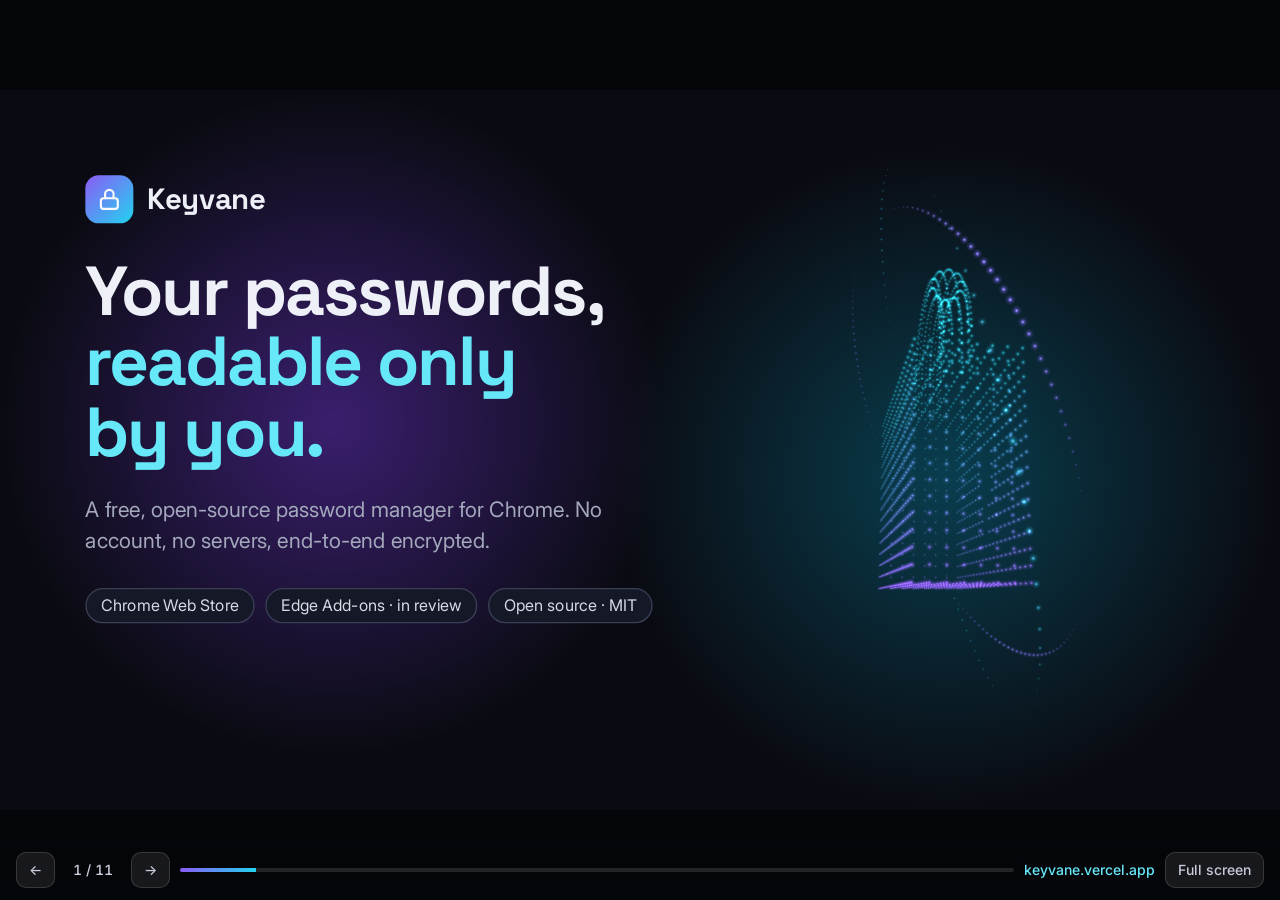
==== index.html @ bef860e5 "Keyvane pitch deck (GitHub Pages) Co-Authored-By: Claude Opus 5.5 <noreply@anthropic.com> Claude-Ses" ====
<!doctype html>
<html lang="en">
<head>
<meta charset="utf-8">
<meta name="viewport" content="width=device-width, initial-scale=1, viewport-fit=cover">
<title>Keyvane Pitch Deck</title>
<meta name="description" content="Keyvane: a free, open-source, end-to-end encrypted password manager for Chrome.">
<meta name="theme-color" content="#0A0B12">
<link rel="icon" href="data:image/svg+xml,%3Csvg xmlns='http://www.w3.org/2000/svg' viewBox='0 0 32 32'%3E%3Cdefs%3E%3ClinearGradient id='g' x1='0' y1='0' x2='1' y2='1'%3E%3Cstop offset='0' stop-color='%238b5cf6'/%3E%3Cstop offset='1' stop-color='%2322d3ee'/%3E%3C/linearGradient%3E%3C/defs%3E%3Crect width='32' height='32' rx='8' fill='url(%23g)'/%3E%3Cg fill='none' stroke='%23fff' stroke-width='2.6' stroke-linecap='round'%3E%3Crect x='9' y='14' width='14' height='10' rx='2.5'/%3E%3Cpath d='M12 14v-3a4 4 0 0 1 8 0v3'/%3E%3C/g%3E%3C/svg%3E">
<link rel="preconnect" href="https://fonts.googleapis.com">
<link rel="stylesheet" href="https://fonts.googleapis.com/css2?family=Space+Grotesk:wght@300..700&family=Inter:wght@400;600;700&display=swap">
<style>
*{margin:0;box-sizing:border-box}
html,body{height:100%;background:#05060A;overflow:hidden}
#stage{position:absolute;left:50%;top:50%;width:1920px;height:1080px;transform-origin:0 0}
#stage>section{position:absolute;inset:0;width:1920px;height:1080px;overflow:hidden;display:none}
#stage>section.on{display:block}
#stage>section:not(.on) .rise{animation:none}
.embed{background:transparent}
p,h1,h2,h3{margin:0}
:root{--ink:#0A0B12;--ink2:#11131D;--fg:#EEF0F7;--muted:#A3A8BD;--violet:#8B5CF6;--cyan:#22D3EE;--line:#2A2E40;}
body{font-family:'Inter',Arial,sans-serif;color:var(--fg);}
section{padding:128px;box-sizing:border-box;color:var(--fg);counter-increment:page;}
section.dark{background:var(--ink);}
section.dark2{background:var(--ink2);}
section.accent{background:linear-gradient(135deg,#6D28D9,#0E7490);}
section.foot-pad{padding:128px 128px 160px;}
h1,h2,h3{font-family:'Space Grotesk',Arial,sans-serif;color:var(--fg);}
.h-xl{font-size:120px;font-weight:700;line-height:1.02;letter-spacing:-3px;}
.h-l{font-size:72px;font-weight:700;line-height:1.08;letter-spacing:-1.5px;margin-top:16px;}
.h-s{font-size:44px;font-weight:600;line-height:1.1;letter-spacing:-0.5px;}
.h-xs{font-size:32px;font-weight:600;line-height:1.2;}
.lede{font-size:32px;line-height:1.45;color:var(--muted);margin-top:40px;width:820px;}
.lede-lt{font-size:44px;line-height:1.35;color:#EDE9FE;margin-top:48px;width:1300px;}
.body{font-size:24px;line-height:1.5;color:var(--muted);margin-top:12px;}
.body-s{font-size:24px;line-height:1.4;color:var(--muted);margin-top:8px;}
.eyebrow{font-size:24px;font-weight:600;letter-spacing:4px;text-transform:uppercase;color:var(--cyan);}
.eyebrow-dk{font-size:24px;font-weight:600;letter-spacing:4px;text-transform:uppercase;color:#CFFAFE;}
.grad-t{color:#67E8F9;}
.source{font-size:24px;color:#7D8299;margin-top:48px;}
.foot{position:absolute;left:128px;bottom:64px;width:600px;font-size:24px;color:#6B7088;}
.pg{position:absolute;right:128px;bottom:64px;width:120px;text-align:right;font-size:24px;color:#6B7088;font-variant-numeric:tabular-nums;}

.blob{position:absolute;border-radius:50%;}
.b1{left:0px;top:0px;width:1000px;height:1000px;background:radial-gradient(circle,rgba(124,58,237,0.42),rgba(124,58,237,0) 70%);}
.b2{left:920px;top:80px;width:1000px;height:1000px;background:radial-gradient(circle,rgba(8,145,178,0.38),rgba(8,145,178,0) 70%);}
.b3{left:1050px;top:120px;width:820px;height:820px;background:radial-gradient(circle,rgba(124,58,237,0.30),rgba(124,58,237,0) 70%);}

.col-l{display:flex;flex-direction:column;width:960px;}
.col-l .h-xl{font-size:104px;}
.brand{display:flex;align-items:center;gap:20px;margin-bottom:48px;}
.mark{width:72px;height:72px;border-radius:20px;background:linear-gradient(135deg,#8B5CF6,#22D3EE);display:flex;align-items:center;justify-content:center;}
.mark-i{color:#FBFAFF;width:38px;height:38px;}
.brand-t{font-family:'Space Grotesk',Arial,sans-serif;font-size:44px;font-weight:700;}
.pills{display:flex;gap:16px;margin-top:48px;flex-wrap:wrap;}
.pill{font-size:24px;padding:10px 22px;border-radius:999px;border:2px solid #3A3F56;color:#D6D9E6;background:#151826;}

.cards3{display:grid;grid-template-columns:1fr 1fr 1fr;gap:32px;margin-top:72px;}
.cards4{display:grid;grid-template-columns:1fr 1fr 1fr 1fr;gap:28px;margin-top:72px;}
.card{background:#171A27;border:2px solid #262A3B;border-radius:28px;padding:44px 40px;}
.c-ic{color:#A78BFA;width:48px;height:48px;margin-bottom:28px;}

.stmt{display:flex;flex-direction:column;justify-content:center;height:824px;}

.shots{display:flex;gap:72px;margin-top:56px;justify-content:center;}
.shot{display:flex;flex-direction:column;align-items:center;gap:20px;}
.pop{width:362px;height:560px;object-fit:cover;border-radius:28px;box-shadow:0 30px 80px rgba(76,29,149,0.55);}
.cap{font-size:24px;color:var(--muted);}

.split{display:flex;gap:72px;margin-top:56px;align-items:center;}
.browser{width:944px;height:593px;object-fit:contain;border-radius:20px;box-shadow:0 30px 90px rgba(8,145,178,0.35);}
.feats{display:flex;flex-direction:column;gap:40px;width:640px;}
.feat{border-left:4px solid var(--violet);padding-left:28px;}

.narrow{width:900px;}
.steps{display:flex;flex-direction:column;gap:30px;margin-top:56px;width:880px;}
.step{display:flex;gap:28px;align-items:flex-start;}
.num{font-family:'Space Grotesk',Arial,sans-serif;font-size:32px;font-weight:700;color:var(--cyan);width:56px;}

.cmp{font-family:'Inter',Arial,sans-serif;font-size:32px;color:var(--fg);width:1664px;margin-top:64px;}
.cmp tr{background:#151826;}
.cmp td,.cmp th{padding:22px 28px;}
.cmp .kv{color:#67E8F9;}

.tl{display:grid;grid-template-columns:1fr 1fr 1fr 1fr 1fr;gap:24px;margin-top:120px;}
.ms{display:flex;flex-direction:column;border-top:6px solid #7C3AED;padding-top:32px;}
.ms.now{border-top:6px solid #22D3EE;}
.date{font-size:24px;font-weight:600;color:var(--cyan);letter-spacing:2px;text-transform:uppercase;margin-bottom:12px;}

.links{display:flex;flex-direction:column;gap:24px;margin-top:64px;}
.link{display:flex;align-items:center;gap:20px;font-size:32px;color:#D6D9E6;}
.l-ic{color:#67E8F9;width:36px;height:36px;}
.thanks{font-size:32px;color:var(--muted);margin-top:72px;}

@keyframes rise{from{opacity:0;transform:translateY(36px);}to{opacity:1;transform:translateY(0);}}
.rise{animation:rise 800ms cubic-bezier(0.2,0.8,0.2,1) both;animation-delay:calc(var(--i,0) * 110ms);}

.c-ic,.mark-i,.l-ic{display:block}
.cmp{border-collapse:separate;border-spacing:0 6px;text-align:left}
.cmp th{font-family:'Space Grotesk',Arial,sans-serif;font-weight:600;color:#EEF0F7}
.cmp th:first-child,.cmp td:first-child{border-radius:12px 0 0 12px}
.cmp th:last-child,.cmp td:last-child{border-radius:0 12px 12px 0}
.cmp tr{background:transparent}
.cmp td,.cmp th{background:#151826}
#ui{position:fixed;left:0;right:0;bottom:0;display:flex;align-items:center;gap:10px;padding:12px max(16px,env(safe-area-inset-right,0px)) calc(12px + env(safe-area-inset-bottom,0px)) max(16px,env(safe-area-inset-left,0px));
  font:500 14px/1 Inter,system-ui,sans-serif;color:#C9CCDA;opacity:0;transition:opacity .3s;z-index:5;background:linear-gradient(transparent,rgba(5,6,10,.85))}
body.ui #ui,#ui:focus-within{opacity:1}
#ui button{font:inherit;color:inherit;background:rgba(255,255,255,.08);border:1px solid rgba(255,255,255,.14);border-radius:10px;height:36px;min-width:36px;padding:0 12px;cursor:pointer}
#ui button:hover{background:rgba(255,255,255,.16)}
#ui button:focus-visible{outline:2px solid #22D3EE;outline-offset:2px}
#count{font-variant-numeric:tabular-nums;min-width:56px;text-align:center}
#bar{flex:1;height:4px;border-radius:4px;background:rgba(255,255,255,.12);overflow:hidden}
#bar i{display:block;height:100%;width:0;background:linear-gradient(90deg,#8B5CF6,#22D3EE);transition:width .3s}
#ui a{color:#67E8F9;text-decoration:none;white-space:nowrap}
@media (max-width:560px){#ui a{display:none}}
@media (prefers-reduced-motion:reduce){.rise{animation:none!important}}
</style>
</head>
<body class="ui">
<main id="stage" aria-live="polite">
<section aria-roledescription="slide" aria-label="1 of 11" id="cover" class="dark">
<div class="blob b1"></div><div class="blob b2"></div>
<iframe class="embed" style="position:absolute;left:1000px;top:110px;width:820px;height:860px;border:0" title="3D animation" aria-hidden="true" tabindex="-1" srcdoc="&lt;!doctype html&gt;&lt;html&gt;&lt;head&gt;&lt;meta charset=&quot;utf-8&quot;&gt;&lt;style&gt;html,body{margin:0;height:100%;background:transparent;overflow:hidden}canvas{width:100%;height:100%;display:block}&lt;/style&gt;&lt;/head&gt;&lt;body&gt;&lt;canvas id=&quot;c&quot;&gt;&lt;/canvas&gt;&lt;script&gt;window.SCENE=&quot;lock&quot;;(function(){
var S=window.SCENE,c=document.getElementById(&#x27;c&#x27;),g=c.getContext(&#x27;2d&#x27;);
var W=1,H=1,R=Math.min(2,window.devicePixelRatio||1);
function fit(){W=c.clientWidth||innerWidth;H=c.clientHeight||innerHeight;c.width=Math.round(W*R);c.height=Math.round(H*R);g.setTransform(R,0,0,R,0,0);}
addEventListener(&#x27;resize&#x27;,fit);fit();
var A=[139,92,246],B=[34,211,238],N=24,spr=[];
for(var i=0;i&lt;N;i++){var t=i/(N-1),col=[0,1,2].map(function(k){return Math.round(A[k]+(B[k]-A[k])*t)}).join(&#x27;,&#x27;);
 var s=document.createElement(&#x27;canvas&#x27;);s.width=s.height=32;var q=s.getContext(&#x27;2d&#x27;),gr=q.createRadialGradient(16,16,0,16,16,16);
 gr.addColorStop(0,&#x27;rgba(255,255,255,1)&#x27;);gr.addColorStop(.16,&#x27;rgba(&#x27;+col+&#x27;,.95)&#x27;);gr.addColorStop(.48,&#x27;rgba(&#x27;+col+&#x27;,.26)&#x27;);gr.addColorStop(1,&#x27;rgba(&#x27;+col+&#x27;,0)&#x27;);
 q.fillStyle=gr;q.fillRect(0,0,32,32);spr.push(s);}
var P=[],O=[],ST=null;
function add(x,y,z,h){P.push([x,y,z,h]);}
function box(w,h,d,cx,cy,st,hole){var xs=Math.max(2,Math.round(w/st)),ys=Math.max(2,Math.round(h/st)),zs=Math.max(2,Math.round(d/st)),i,j,k,x,y,z;
 for(i=0;i&lt;=xs;i++)for(j=0;j&lt;=ys;j++){x=cx-w/2+w*i/xs;y=cy-h/2+h*j/ys;if(!hole||!hole(x,y))add(x,y,d/2,(y-cy)/h+.5);add(x,y,-d/2,(y-cy)/h+.5);}
 for(i=0;i&lt;=xs;i++)for(k=1;k&lt;zs;k++){x=cx-w/2+w*i/xs;z=-d/2+d*k/zs;add(x,cy+h/2,z,1);add(x,cy-h/2,z,0);}
 for(j=1;j&lt;ys;j++)for(k=1;k&lt;zs;k++){y=cy-h/2+h*j/ys;z=-d/2+d*k/zs;add(cx+w/2,y,z,(y-cy)/h+.5);add(cx-w/2,y,z,(y-cy)/h+.5);}}
function tube(cx,cy,R0,r,a0,a1,n,m,h){for(var i=0;i&lt;=n;i++){var a=a0+(a1-a0)*i/n;for(var j=0;j&lt;m;j++){var b=j/m*Math.PI*2,rr=R0+r*Math.cos(b);
 add(cx+rr*Math.cos(a),cy+rr*Math.sin(a),r*Math.sin(b),h==null?.5+.5*Math.sin(a):h);}}}
function rod(ax,x0,y0,x1,y1,r,n,m,h){for(var i=0;i&lt;=n;i++){var t=i/n,x=x0+(x1-x0)*t,y=y0+(y1-y0)*t;for(var j=0;j&lt;m;j++){var b=j/m*Math.PI*2;
 if(ax===&#x27;y&#x27;)add(x+r*Math.cos(b),y,r*Math.sin(b),h);else add(x,y+r*Math.cos(b),r*Math.sin(b),h);}}}
function ring(r,n,sp,tx,tz,y,h,b){O.push({r:r,n:n,sp:sp,tx:tx,tz:tz,y:y||0,h:h,b:b||1});}
var CFG={spin:.45,pitch:.18,zoom:1.08,dot:1.3};
if(S===&#x27;lock&#x27;){
 box(1.7,1.3,.62,0,-.3,.085,function(x,y){return Math.hypot(x,y+.22)&lt;.17||(Math.abs(x)&lt;.065&amp;&amp;y&lt;-.22&amp;&amp;y&gt;-.62)});
 tube(0,.62,.5,.1,0,Math.PI,36,10,1);rod(&#x27;y&#x27;,.5,.62,.5,.35,.1,4,10,1);rod(&#x27;y&#x27;,-.5,.62,-.5,.35,.1,4,10,1);
 ring(1.5,150,.35,1.15,.25,0,.15,1.2);ring(1.75,90,-.22,1.3,-.35,0,.85,1);
}else if(S===&#x27;vault&#x27;){
 var n=760;for(var i=0;i&lt;n;i++){var y=1-2*(i+.5)/n,rr=Math.sqrt(1-y*y),a=i*2.399963;add(Math.cos(a)*rr*.62,y*.62,Math.sin(a)*rr*.62,y*.5+.5);}
 ring(.95,120,.9,1.2,.3,0,.1,1.1);ring(1.22,140,-.6,.4,-.7,0,.55,1.1);ring(1.5,160,.4,1.45,1.1,0,1,1.1);
 ST=110;CFG.spin=.25;CFG.zoom=1.2;
}else{
 tube(-.95,0,.42,.12,0,Math.PI*2,52,10,null);rod(&#x27;x&#x27;,-.53,0,1.3,0,.085,44,9,.6);
 box(.16,.32,.16,.98,-.22,.06);box(.16,.22,.16,1.22,-.17,.06);
 ring(1.55,120,.3,1.25,.4,0,.2,1.1);CFG.spin=.5;CFG.pitch=.12;CFG.zoom=1.05;
}
var red=window.matchMedia&amp;&amp;matchMedia(&#x27;(prefers-reduced-motion: reduce)&#x27;).matches,t0=performance.now();
function frame(now){var t=red?2.2:(now-t0)/1000;g.clearRect(0,0,W,H);g.globalCompositeOperation=&#x27;lighter&#x27;;
 var yaw=.6+t*CFG.spin,pit=CFG.pitch+Math.sin(t*.6)*.08,bob=Math.sin(t*.9)*.05,cy=Math.cos(yaw),sy=Math.sin(yaw),cp=Math.cos(pit),sp=Math.sin(pit),
 f=Math.min(W,H)*CFG.zoom,ox=W/2,oy=H/2;
 function dr(x,y,z,h,b){var X=x*cy+z*sy,Z=-x*sy+z*cy,Y=y+bob,Y2=Y*cp-Z*sp,Z2=Y*sp+Z*cp,d=Z2+4;if(d&lt;.6)return;var s=f/d,px=ox+X*s,py=oy-Y2*s,
  dp=Math.max(0,Math.min(1,(2.2-Z2)/4.4)),sz=(1.6+2.6*dp)*(s/(f/4))*CFG.dot*(b||1);g.globalAlpha=Math.min(1,(.22+.78*dp)*(b||1));
  g.drawImage(spr[Math.round(Math.max(0,Math.min(1,h))*(N-1))],px-sz,py-sz,sz*2,sz*2);}
 for(var i=0;i&lt;P.length;i++){var p=P[i];dr(p[0],p[1],p[2],p[3]);}
 for(var k=0;k&lt;O.length;k++){var o=O[k],ctx=Math.cos(o.tx),stx=Math.sin(o.tx),ctz=Math.cos(o.tz),stz=Math.sin(o.tz);
  for(var j=0;j&lt;o.n;j++){var a=j/o.n*Math.PI*2+t*o.sp,x=o.r*Math.cos(a),z=o.r*Math.sin(a),y=o.y,y1=y*ctx-z*stx,z1=y*stx+z*ctx,x2=x*ctz-y1*stz,y2=x*stz+y1*ctz;
   dr(x2,y2,z1,o.h,o.b*(.55+.45*Math.sin(a*3+t)));}}
 if(ST){for(var m=0;m&lt;ST;m++){var ph=m/ST,u=(t*.2+ph)%1,rr=2.4*(1-u)+.66*u,an=ph*41+u*5,yy=Math.sin(ph*17)*1.1*(1-u);
  dr(rr*Math.cos(an),yy,rr*Math.sin(an),1,1.3*Math.sin(u*Math.PI));}}
 if(!red)requestAnimationFrame(frame);}
requestAnimationFrame(frame);
})();&lt;/script&gt;&lt;/body&gt;&lt;/html&gt;"></iframe>
<div class="col-l">
<div class="brand rise" style="--i:0"><div class="mark"><svg class="mark-i" viewBox="0 0 24 24" fill="none" stroke="currentColor" stroke-width="2" stroke-linecap="round" stroke-linejoin="round" aria-hidden="true"><rect x="4" y="11" width="16" height="10" rx="2.5"/><path d="M8 11V7a4 4 0 0 1 8 0v4"/></svg></div><p class="brand-t">Keyvane</p></div>
<h1 class="h-xl rise" style="--i:1">Your passwords, <span class="grad-t">readable only by&#160;you.</span></h1>
<p class="lede rise" style="--i:2">A free, open-source password manager for Chrome. No account, no servers, end-to-end encrypted.</p>
<div class="pills rise" style="--i:3"><p class="pill">Chrome Web Store</p><p class="pill">Edge Add-ons · in review</p><p class="pill">Open source · MIT</p></div>
</div>

</section>

<section aria-roledescription="slide" aria-label="2 of 11" id="problem" class="dark2 foot-pad">
<p class="eyebrow rise" style="--i:0">The problem</p>
<h2 class="h-l rise" style="--i:1">Password managers ask you to trust their cloud.</h2>
<div class="cards3">
<div class="card rise" style="--i:2"><svg class="c-ic" viewBox="0 0 24 24" fill="none" stroke="currentColor" stroke-width="2" stroke-linecap="round" stroke-linejoin="round" aria-hidden="true"><path d="M10 13a5 5 0 0 0 7.5.5l3-3a5 5 0 0 0-7-7l-1.7 1.7"/><path d="M14 11a5 5 0 0 0-7.5-.5l-3 3a5 5 0 0 0 7 7l1.7-1.7"/></svg><h3 class="h-s">Reuse is the default</h3><p class="body">Without a manager, people reuse a handful of passwords. One leaked site opens every account that shares it.</p></div>
<div class="card rise" style="--i:3"><svg class="c-ic" viewBox="0 0 24 24" fill="none" stroke="currentColor" stroke-width="2" stroke-linecap="round" stroke-linejoin="round" aria-hidden="true"><path d="M17.5 19H8a6 6 0 1 1 5.7-8h1.8a4 4 0 0 1 2 8z"/></svg><h3 class="h-s">Cloud vaults are targets</h3><p class="body">In 2022 attackers copied backups of LastPass customer vaults. From then on, each master password was the last line of defence.</p></div>
<div class="card rise" style="--i:4"><svg class="c-ic" viewBox="0 0 24 24" fill="none" stroke="currentColor" stroke-width="2" stroke-linecap="round" stroke-linejoin="round" aria-hidden="true"><circle cx="9" cy="8" r="4"/><path d="M2 21a7 7 0 0 1 14 0"/><path d="M16 3.5a4 4 0 0 1 0 8"/><path d="M22 21a7 7 0 0 0-4-6.3"/></svg><h3 class="h-s">Sign-ups and subscriptions</h3><p class="body">Most managers want an account first, and the most useful features often sit behind a monthly plan.</p></div>
</div>
<p class="source">Source: LastPass security incident notice, December 2022.</p>
<p class="foot">keyvane.vercel.app</p><p class="pg">02</p>

</section>

<section aria-roledescription="slide" aria-label="3 of 11" id="answer" class="accent">
<div class="stmt">
<p class="eyebrow-dk rise" style="--i:0">The answer</p>
<h2 class="h-xl rise" style="--i:1">Keyvane keeps the only key on your device.</h2>
<p class="lede-lt rise" style="--i:2">Your vault is encrypted in the browser before it is stored or synced. There is no Keyvane server to breach.</p>
</div>

</section>

<section aria-roledescription="slide" aria-label="4 of 11" id="product" class="dark foot-pad">
<p class="eyebrow rise" style="--i:0">The product</p>
<h2 class="h-l rise" style="--i:1">A password manager that lives in your toolbar.</h2>
<div class="shots">
<div class="shot rise" style="--i:2"><img class="pop" src="img/pop-setup.webp" alt="Keyvane setup screen: create a master password to encrypt your vault"><p class="cap"><b>Set up</b> · one master password</p></div>
<div class="shot rise" style="--i:3"><img class="pop" src="img/pop-list.webp" alt="Keyvane popup listing saved logins, with the current site's login at the top"><p class="cap"><b>Find</b> · this site's logins first</p></div>
<div class="shot rise" style="--i:4"><img class="pop" src="img/pop-sync.webp" alt="Keyvane settings showing encrypted sync, storage used and auto-lock"><p class="cap"><b>Sync</b> · encrypted, via Chrome</p></div>
</div>
<p class="foot">keyvane.vercel.app</p><p class="pg">04</p>

</section>

<section aria-roledescription="slide" aria-label="5 of 11" id="inpage" class="dark2 foot-pad">
<p class="eyebrow rise" style="--i:0">New in 1.4</p>
<h2 class="h-l rise" style="--i:1">It works right where you sign in.</h2>
<div class="split">
<img class="browser rise" style="--i:2" src="img/fill-browser.webp" alt="A sign-in page with the Keyvane popup open, ready to fill the saved login">
<div class="feats">
<div class="feat rise" style="--i:3"><h3 class="h-xs">Login menu</h3><p class="body">Click a login box and your saved logins for that site appear under it.</p></div>
<div class="feat rise" style="--i:4"><h3 class="h-xs">Saves as you sign in</h3><p class="body">After you log in, Keyvane offers to save or update the login.</p></div>
<div class="feat rise" style="--i:5"><h3 class="h-xs">Strong passwords, suggested</h3><p class="body">Sign-up boxes get a generated password, filled into both fields.</p></div>
</div>
</div>
<p class="foot">keyvane.vercel.app</p><p class="pg">05</p>

</section>

<section aria-roledescription="slide" aria-label="6 of 11" id="security" class="dark foot-pad">
<div class="blob b3"></div>
<iframe class="embed" style="position:absolute;left:1080px;top:150px;width:712px;height:760px;border:0" title="3D animation" aria-hidden="true" tabindex="-1" srcdoc="&lt;!doctype html&gt;&lt;html&gt;&lt;head&gt;&lt;meta charset=&quot;utf-8&quot;&gt;&lt;style&gt;html,body{margin:0;height:100%;background:transparent;overflow:hidden}canvas{width:100%;height:100%;display:block}&lt;/style&gt;&lt;/head&gt;&lt;body&gt;&lt;canvas id=&quot;c&quot;&gt;&lt;/canvas&gt;&lt;script&gt;window.SCENE=&quot;vault&quot;;(function(){
var S=window.SCENE,c=document.getElementById(&#x27;c&#x27;),g=c.getContext(&#x27;2d&#x27;);
var W=1,H=1,R=Math.min(2,window.devicePixelRatio||1);
function fit(){W=c.clientWidth||innerWidth;H=c.clientHeight||innerHeight;c.width=Math.round(W*R);c.height=Math.round(H*R);g.setTransform(R,0,0,R,0,0);}
addEventListener(&#x27;resize&#x27;,fit);fit();
var A=[139,92,246],B=[34,211,238],N=24,spr=[];
for(var i=0;i&lt;N;i++){var t=i/(N-1),col=[0,1,2].map(function(k){return Math.round(A[k]+(B[k]-A[k])*t)}).join(&#x27;,&#x27;);
 var s=document.createElement(&#x27;canvas&#x27;);s.width=s.height=32;var q=s.getContext(&#x27;2d&#x27;),gr=q.createRadialGradient(16,16,0,16,16,16);
 gr.addColorStop(0,&#x27;rgba(255,255,255,1)&#x27;);gr.addColorStop(.16,&#x27;rgba(&#x27;+col+&#x27;,.95)&#x27;);gr.addColorStop(.48,&#x27;rgba(&#x27;+col+&#x27;,.26)&#x27;);gr.addColorStop(1,&#x27;rgba(&#x27;+col+&#x27;,0)&#x27;);
 q.fillStyle=gr;q.fillRect(0,0,32,32);spr.push(s);}
var P=[],O=[],ST=null;
function add(x,y,z,h){P.push([x,y,z,h]);}
function box(w,h,d,cx,cy,st,hole){var xs=Math.max(2,Math.round(w/st)),ys=Math.max(2,Math.round(h/st)),zs=Math.max(2,Math.round(d/st)),i,j,k,x,y,z;
 for(i=0;i&lt;=xs;i++)for(j=0;j&lt;=ys;j++){x=cx-w/2+w*i/xs;y=cy-h/2+h*j/ys;if(!hole||!hole(x,y))add(x,y,d/2,(y-cy)/h+.5);add(x,y,-d/2,(y-cy)/h+.5);}
 for(i=0;i&lt;=xs;i++)for(k=1;k&lt;zs;k++){x=cx-w/2+w*i/xs;z=-d/2+d*k/zs;add(x,cy+h/2,z,1);add(x,cy-h/2,z,0);}
 for(j=1;j&lt;ys;j++)for(k=1;k&lt;zs;k++){y=cy-h/2+h*j/ys;z=-d/2+d*k/zs;add(cx+w/2,y,z,(y-cy)/h+.5);add(cx-w/2,y,z,(y-cy)/h+.5);}}
function tube(cx,cy,R0,r,a0,a1,n,m,h){for(var i=0;i&lt;=n;i++){var a=a0+(a1-a0)*i/n;for(var j=0;j&lt;m;j++){var b=j/m*Math.PI*2,rr=R0+r*Math.cos(b);
 add(cx+rr*Math.cos(a),cy+rr*Math.sin(a),r*Math.sin(b),h==null?.5+.5*Math.sin(a):h);}}}
function rod(ax,x0,y0,x1,y1,r,n,m,h){for(var i=0;i&lt;=n;i++){var t=i/n,x=x0+(x1-x0)*t,y=y0+(y1-y0)*t;for(var j=0;j&lt;m;j++){var b=j/m*Math.PI*2;
 if(ax===&#x27;y&#x27;)add(x+r*Math.cos(b),y,r*Math.sin(b),h);else add(x,y+r*Math.cos(b),r*Math.sin(b),h);}}}
function ring(r,n,sp,tx,tz,y,h,b){O.push({r:r,n:n,sp:sp,tx:tx,tz:tz,y:y||0,h:h,b:b||1});}
var CFG={spin:.45,pitch:.18,zoom:1.08,dot:1.3};
if(S===&#x27;lock&#x27;){
 box(1.7,1.3,.62,0,-.3,.085,function(x,y){return Math.hypot(x,y+.22)&lt;.17||(Math.abs(x)&lt;.065&amp;&amp;y&lt;-.22&amp;&amp;y&gt;-.62)});
 tube(0,.62,.5,.1,0,Math.PI,36,10,1);rod(&#x27;y&#x27;,.5,.62,.5,.35,.1,4,10,1);rod(&#x27;y&#x27;,-.5,.62,-.5,.35,.1,4,10,1);
 ring(1.5,150,.35,1.15,.25,0,.15,1.2);ring(1.75,90,-.22,1.3,-.35,0,.85,1);
}else if(S===&#x27;vault&#x27;){
 var n=760;for(var i=0;i&lt;n;i++){var y=1-2*(i+.5)/n,rr=Math.sqrt(1-y*y),a=i*2.399963;add(Math.cos(a)*rr*.62,y*.62,Math.sin(a)*rr*.62,y*.5+.5);}
 ring(.95,120,.9,1.2,.3,0,.1,1.1);ring(1.22,140,-.6,.4,-.7,0,.55,1.1);ring(1.5,160,.4,1.45,1.1,0,1,1.1);
 ST=110;CFG.spin=.25;CFG.zoom=1.2;
}else{
 tube(-.95,0,.42,.12,0,Math.PI*2,52,10,null);rod(&#x27;x&#x27;,-.53,0,1.3,0,.085,44,9,.6);
 box(.16,.32,.16,.98,-.22,.06);box(.16,.22,.16,1.22,-.17,.06);
 ring(1.55,120,.3,1.25,.4,0,.2,1.1);CFG.spin=.5;CFG.pitch=.12;CFG.zoom=1.05;
}
var red=window.matchMedia&amp;&amp;matchMedia(&#x27;(prefers-reduced-motion: reduce)&#x27;).matches,t0=performance.now();
function frame(now){var t=red?2.2:(now-t0)/1000;g.clearRect(0,0,W,H);g.globalCompositeOperation=&#x27;lighter&#x27;;
 var yaw=.6+t*CFG.spin,pit=CFG.pitch+Math.sin(t*.6)*.08,bob=Math.sin(t*.9)*.05,cy=Math.cos(yaw),sy=Math.sin(yaw),cp=Math.cos(pit),sp=Math.sin(pit),
 f=Math.min(W,H)*CFG.zoom,ox=W/2,oy=H/2;
 function dr(x,y,z,h,b){var X=x*cy+z*sy,Z=-x*sy+z*cy,Y=y+bob,Y2=Y*cp-Z*sp,Z2=Y*sp+Z*cp,d=Z2+4;if(d&lt;.6)return;var s=f/d,px=ox+X*s,py=oy-Y2*s,
  dp=Math.max(0,Math.min(1,(2.2-Z2)/4.4)),sz=(1.6+2.6*dp)*(s/(f/4))*CFG.dot*(b||1);g.globalAlpha=Math.min(1,(.22+.78*dp)*(b||1));
  g.drawImage(spr[Math.round(Math.max(0,Math.min(1,h))*(N-1))],px-sz,py-sz,sz*2,sz*2);}
 for(var i=0;i&lt;P.length;i++){var p=P[i];dr(p[0],p[1],p[2],p[3]);}
 for(var k=0;k&lt;O.length;k++){var o=O[k],ctx=Math.cos(o.tx),stx=Math.sin(o.tx),ctz=Math.cos(o.tz),stz=Math.sin(o.tz);
  for(var j=0;j&lt;o.n;j++){var a=j/o.n*Math.PI*2+t*o.sp,x=o.r*Math.cos(a),z=o.r*Math.sin(a),y=o.y,y1=y*ctx-z*stx,z1=y*stx+z*ctx,x2=x*ctz-y1*stz,y2=x*stz+y1*ctz;
   dr(x2,y2,z1,o.h,o.b*(.55+.45*Math.sin(a*3+t)));}}
 if(ST){for(var m=0;m&lt;ST;m++){var ph=m/ST,u=(t*.2+ph)%1,rr=2.4*(1-u)+.66*u,an=ph*41+u*5,yy=Math.sin(ph*17)*1.1*(1-u);
  dr(rr*Math.cos(an),yy,rr*Math.sin(an),1,1.3*Math.sin(u*Math.PI));}}
 if(!red)requestAnimationFrame(frame);}
requestAnimationFrame(frame);
})();&lt;/script&gt;&lt;/body&gt;&lt;/html&gt;"></iframe>
<p class="eyebrow rise" style="--i:0">How it works</p>
<h2 class="h-l narrow rise" style="--i:1">Encrypted before it leaves your device.</h2>
<div class="steps">
<div class="step rise" style="--i:2"><p class="num">01</p><div><h3 class="h-xs">Master password</h3><p class="body">Only you know it. Keyvane never stores it.</p></div></div>
<div class="step rise" style="--i:3"><p class="num">02</p><div><h3 class="h-xs">PBKDF2-SHA256 · 600,000 rounds</h3><p class="body">Turns the password into a key and makes guessing slow.</p></div></div>
<div class="step rise" style="--i:4"><p class="num">03</p><div><h3 class="h-xs">AES-256-GCM</h3><p class="body">Encrypts the vault with a fresh nonce on every save.</p></div></div>
<div class="step rise" style="--i:5"><p class="num">04</p><div><h3 class="h-xs">Ciphertext only</h3><p class="body">Chrome sync carries scrambled bytes. Google cannot read them.</p></div></div>
</div>
<p class="foot">keyvane.vercel.app</p><p class="pg">06</p>

</section>

<section aria-roledescription="slide" aria-label="7 of 11" id="compare" class="dark2 foot-pad">
<p class="eyebrow rise" style="--i:0">Why Keyvane</p>
<h2 class="h-l rise" style="--i:1">Less to trust, nothing to pay.</h2>
<table class="cmp rise" style="--i:2">
<tr><th style="width:30%"></th><th style="width:35%">Keyvane</th><th style="width:35%">Typical cloud password manager</th></tr>
<tr><td>Account to sign up</td><td class="kv">None</td><td>Required</td></tr>
<tr><td>Where the vault lives</td><td class="kv">Your browser, encrypted</td><td>The vendor’s servers, encrypted</td></tr>
<tr><td>Network access</td><td class="kv">Blocked by its own security policy</td><td>Constant sync with the vendor</td></tr>
<tr><td>Price</td><td class="kv">Free, every feature</td><td>Free tier, paid plans for more</td></tr>
<tr><td>Source code</td><td class="kv">Open, MIT licence</td><td>Varies by vendor</td></tr>
</table>
<p class="foot">keyvane.vercel.app</p><p class="pg">07</p>

</section>

<section aria-roledescription="slide" aria-label="8 of 11" id="traction" class="dark foot-pad">
<p class="eyebrow rise" style="--i:0">Progress</p>
<h2 class="h-l rise" style="--i:1">Built and shipped in five days.</h2>
<div class="tl">
<div class="ms rise" style="--i:2"><p class="date">Nov 12</p><h3 class="h-xs">First build</h3><p class="body-s">Encrypted vault, generator, one-click fill</p></div>
<div class="ms rise" style="--i:3"><p class="date">Nov 13</p><h3 class="h-xs">Live on the Chrome Web Store</h3><p class="body-s">Version 1.1 with encrypted Chrome sync</p></div>
<div class="ms rise" style="--i:4"><p class="date">Nov 14</p><h3 class="h-xs">Homepage live</h3><p class="body-s">keyvane.vercel.app with demo video</p></div>
<div class="ms rise" style="--i:5"><p class="date">Nov 15</p><h3 class="h-xs">Open source and Edge</h3><p class="body-s">Code on GitHub; 1.2 in review on Chrome and Edge</p></div>
<div class="ms now rise" style="--i:6"><p class="date">Nov 16</p><h3 class="h-xs">Version 1.4 ready</h3><p class="body-s">Login menu and password suggestions</p></div>
</div>
<p class="foot">keyvane.vercel.app</p><p class="pg">08</p>

</section>

<section aria-roledescription="slide" aria-label="9 of 11" id="next" class="dark2 foot-pad">
<p class="eyebrow rise" style="--i:0">What’s next</p>
<h2 class="h-l rise" style="--i:1">More browsers, more trust.</h2>
<div class="cards4">
<div class="card rise" style="--i:2"><svg class="c-ic" viewBox="0 0 24 24" fill="none" stroke="currentColor" stroke-width="2" stroke-linecap="round" stroke-linejoin="round" aria-hidden="true"><path d="M12 2l2.4 1.8 3-.2 1 2.8 2.6 1.6-.8 2.9.8 2.9-2.6 1.6-1 2.8-3-.2L12 22l-2.4-1.8-3 .2-1-2.8-2.6-1.6.8-2.9-.8-2.9 2.6-1.6 1-2.8 3 .2z"/><path d="m8.5 12 2.5 2.5 4.5-5"/></svg><h3 class="h-s">Store approvals</h3><p class="body">Get 1.2 and 1.4 through Chrome and Edge review.</p></div>
<div class="card rise" style="--i:3"><svg class="c-ic" viewBox="0 0 24 24" fill="none" stroke="currentColor" stroke-width="2" stroke-linecap="round" stroke-linejoin="round" aria-hidden="true"><circle cx="12" cy="12" r="9"/><path d="M3 12h18M12 3a14 14 0 0 1 0 18M12 3a14 14 0 0 0 0 18"/></svg><h3 class="h-s">Firefox and Safari</h3><p class="body">The same encrypted vault in more browsers.</p></div>
<div class="card rise" style="--i:4"><svg class="c-ic" viewBox="0 0 24 24" fill="none" stroke="currentColor" stroke-width="2" stroke-linecap="round" stroke-linejoin="round" aria-hidden="true"><circle cx="7.5" cy="15.5" r="4.5"/><path d="m10.7 12.3 9.3-9.3M17 6l3 3M15 8l2 2"/></svg><h3 class="h-s">Passkeys</h3><p class="body">Store and use passkeys beside passwords.</p></div>
<div class="card rise" style="--i:5"><svg class="c-ic" viewBox="0 0 24 24" fill="none" stroke="currentColor" stroke-width="2" stroke-linecap="round" stroke-linejoin="round" aria-hidden="true"><path d="M12 3 4 6v6c0 5 3.4 8.3 8 9 4.6-.7 8-4 8-9V6z"/><path d="m9 12 2 2 4-4"/></svg><h3 class="h-s">Security review</h3><p class="body">An outside audit of the crypto and autofill code.</p></div>
</div>
<p class="foot">keyvane.vercel.app</p><p class="pg">09</p>

</section>

<section aria-roledescription="slide" aria-label="10 of 11" id="ask" class="dark foot-pad">
<p class="eyebrow rise" style="--i:0">The ask</p>
<h2 class="h-l rise" style="--i:1">Help Keyvane reach its first [___] users.</h2>
<div class="cards3">
<div class="card rise" style="--i:2"><svg class="c-ic" viewBox="0 0 24 24" fill="none" stroke="currentColor" stroke-width="2" stroke-linecap="round" stroke-linejoin="round" aria-hidden="true"><path d="m12 3 2.8 5.7 6.2.9-4.5 4.4 1 6.2L12 17.3 6.5 20.2l1-6.2L3 9.6l6.2-.9z"/></svg><h3 class="h-s">Install and rate</h3><p class="body">Ratings decide how the Chrome Web Store ranks Keyvane.</p></div>
<div class="card rise" style="--i:3"><svg class="c-ic" viewBox="0 0 24 24" fill="none" stroke="currentColor" stroke-width="2" stroke-linecap="round" stroke-linejoin="round" aria-hidden="true"><path d="m16 18 6-6-6-6M8 6l-6 6 6 6"/></svg><h3 class="h-s">Review the code</h3><p class="body">Read the encryption, open issues, send pull requests on GitHub.</p></div>
<div class="card rise" style="--i:4"><svg class="c-ic" viewBox="0 0 24 24" fill="none" stroke="currentColor" stroke-width="2" stroke-linecap="round" stroke-linejoin="round" aria-hidden="true"><path d="M9 18h6M10 22h4"/><path d="M12 2a7 7 0 0 0-4 12.7c.6.5 1 1.3 1 2.3h6c0-1 .4-1.8 1-2.3A7 7 0 0 0 12 2z"/></svg><h3 class="h-s">[Your ask]</h3><p class="body">[Funding, mentorship, a launch partner or feedback.]</p></div>
</div>
<p class="foot">keyvane.vercel.app</p><p class="pg">10</p>

</section>

<section aria-roledescription="slide" aria-label="11 of 11" id="close" class="dark">
<div class="blob b1"></div><div class="blob b2"></div>
<iframe class="embed" style="position:absolute;left:980px;top:140px;width:812px;height:800px;border:0" title="3D animation" aria-hidden="true" tabindex="-1" srcdoc="&lt;!doctype html&gt;&lt;html&gt;&lt;head&gt;&lt;meta charset=&quot;utf-8&quot;&gt;&lt;style&gt;html,body{margin:0;height:100%;background:transparent;overflow:hidden}canvas{width:100%;height:100%;display:block}&lt;/style&gt;&lt;/head&gt;&lt;body&gt;&lt;canvas id=&quot;c&quot;&gt;&lt;/canvas&gt;&lt;script&gt;window.SCENE=&quot;key&quot;;(function(){
var S=window.SCENE,c=document.getElementById(&#x27;c&#x27;),g=c.getContext(&#x27;2d&#x27;);
var W=1,H=1,R=Math.min(2,window.devicePixelRatio||1);
function fit(){W=c.clientWidth||innerWidth;H=c.clientHeight||innerHeight;c.width=Math.round(W*R);c.height=Math.round(H*R);g.setTransform(R,0,0,R,0,0);}
addEventListener(&#x27;resize&#x27;,fit);fit();
var A=[139,92,246],B=[34,211,238],N=24,spr=[];
for(var i=0;i&lt;N;i++){var t=i/(N-1),col=[0,1,2].map(function(k){return Math.round(A[k]+(B[k]-A[k])*t)}).join(&#x27;,&#x27;);
 var s=document.createElement(&#x27;canvas&#x27;);s.width=s.height=32;var q=s.getContext(&#x27;2d&#x27;),gr=q.createRadialGradient(16,16,0,16,16,16);
 gr.addColorStop(0,&#x27;rgba(255,255,255,1)&#x27;);gr.addColorStop(.16,&#x27;rgba(&#x27;+col+&#x27;,.95)&#x27;);gr.addColorStop(.48,&#x27;rgba(&#x27;+col+&#x27;,.26)&#x27;);gr.addColorStop(1,&#x27;rgba(&#x27;+col+&#x27;,0)&#x27;);
 q.fillStyle=gr;q.fillRect(0,0,32,32);spr.push(s);}
var P=[],O=[],ST=null;
function add(x,y,z,h){P.push([x,y,z,h]);}
function box(w,h,d,cx,cy,st,hole){var xs=Math.max(2,Math.round(w/st)),ys=Math.max(2,Math.round(h/st)),zs=Math.max(2,Math.round(d/st)),i,j,k,x,y,z;
 for(i=0;i&lt;=xs;i++)for(j=0;j&lt;=ys;j++){x=cx-w/2+w*i/xs;y=cy-h/2+h*j/ys;if(!hole||!hole(x,y))add(x,y,d/2,(y-cy)/h+.5);add(x,y,-d/2,(y-cy)/h+.5);}
 for(i=0;i&lt;=xs;i++)for(k=1;k&lt;zs;k++){x=cx-w/2+w*i/xs;z=-d/2+d*k/zs;add(x,cy+h/2,z,1);add(x,cy-h/2,z,0);}
 for(j=1;j&lt;ys;j++)for(k=1;k&lt;zs;k++){y=cy-h/2+h*j/ys;z=-d/2+d*k/zs;add(cx+w/2,y,z,(y-cy)/h+.5);add(cx-w/2,y,z,(y-cy)/h+.5);}}
function tube(cx,cy,R0,r,a0,a1,n,m,h){for(var i=0;i&lt;=n;i++){var a=a0+(a1-a0)*i/n;for(var j=0;j&lt;m;j++){var b=j/m*Math.PI*2,rr=R0+r*Math.cos(b);
 add(cx+rr*Math.cos(a),cy+rr*Math.sin(a),r*Math.sin(b),h==null?.5+.5*Math.sin(a):h);}}}
function rod(ax,x0,y0,x1,y1,r,n,m,h){for(var i=0;i&lt;=n;i++){var t=i/n,x=x0+(x1-x0)*t,y=y0+(y1-y0)*t;for(var j=0;j&lt;m;j++){var b=j/m*Math.PI*2;
 if(ax===&#x27;y&#x27;)add(x+r*Math.cos(b),y,r*Math.sin(b),h);else add(x,y+r*Math.cos(b),r*Math.sin(b),h);}}}
function ring(r,n,sp,tx,tz,y,h,b){O.push({r:r,n:n,sp:sp,tx:tx,tz:tz,y:y||0,h:h,b:b||1});}
var CFG={spin:.45,pitch:.18,zoom:1.08,dot:1.3};
if(S===&#x27;lock&#x27;){
 box(1.7,1.3,.62,0,-.3,.085,function(x,y){return Math.hypot(x,y+.22)&lt;.17||(Math.abs(x)&lt;.065&amp;&amp;y&lt;-.22&amp;&amp;y&gt;-.62)});
 tube(0,.62,.5,.1,0,Math.PI,36,10,1);rod(&#x27;y&#x27;,.5,.62,.5,.35,.1,4,10,1);rod(&#x27;y&#x27;,-.5,.62,-.5,.35,.1,4,10,1);
 ring(1.5,150,.35,1.15,.25,0,.15,1.2);ring(1.75,90,-.22,1.3,-.35,0,.85,1);
}else if(S===&#x27;vault&#x27;){
 var n=760;for(var i=0;i&lt;n;i++){var y=1-2*(i+.5)/n,rr=Math.sqrt(1-y*y),a=i*2.399963;add(Math.cos(a)*rr*.62,y*.62,Math.sin(a)*rr*.62,y*.5+.5);}
 ring(.95,120,.9,1.2,.3,0,.1,1.1);ring(1.22,140,-.6,.4,-.7,0,.55,1.1);ring(1.5,160,.4,1.45,1.1,0,1,1.1);
 ST=110;CFG.spin=.25;CFG.zoom=1.2;
}else{
 tube(-.95,0,.42,.12,0,Math.PI*2,52,10,null);rod(&#x27;x&#x27;,-.53,0,1.3,0,.085,44,9,.6);
 box(.16,.32,.16,.98,-.22,.06);box(.16,.22,.16,1.22,-.17,.06);
 ring(1.55,120,.3,1.25,.4,0,.2,1.1);CFG.spin=.5;CFG.pitch=.12;CFG.zoom=1.05;
}
var red=window.matchMedia&amp;&amp;matchMedia(&#x27;(prefers-reduced-motion: reduce)&#x27;).matches,t0=performance.now();
function frame(now){var t=red?2.2:(now-t0)/1000;g.clearRect(0,0,W,H);g.globalCompositeOperation=&#x27;lighter&#x27;;
 var yaw=.6+t*CFG.spin,pit=CFG.pitch+Math.sin(t*.6)*.08,bob=Math.sin(t*.9)*.05,cy=Math.cos(yaw),sy=Math.sin(yaw),cp=Math.cos(pit),sp=Math.sin(pit),
 f=Math.min(W,H)*CFG.zoom,ox=W/2,oy=H/2;
 function dr(x,y,z,h,b){var X=x*cy+z*sy,Z=-x*sy+z*cy,Y=y+bob,Y2=Y*cp-Z*sp,Z2=Y*sp+Z*cp,d=Z2+4;if(d&lt;.6)return;var s=f/d,px=ox+X*s,py=oy-Y2*s,
  dp=Math.max(0,Math.min(1,(2.2-Z2)/4.4)),sz=(1.6+2.6*dp)*(s/(f/4))*CFG.dot*(b||1);g.globalAlpha=Math.min(1,(.22+.78*dp)*(b||1));
  g.drawImage(spr[Math.round(Math.max(0,Math.min(1,h))*(N-1))],px-sz,py-sz,sz*2,sz*2);}
 for(var i=0;i&lt;P.length;i++){var p=P[i];dr(p[0],p[1],p[2],p[3]);}
 for(var k=0;k&lt;O.length;k++){var o=O[k],ctx=Math.cos(o.tx),stx=Math.sin(o.tx),ctz=Math.cos(o.tz),stz=Math.sin(o.tz);
  for(var j=0;j&lt;o.n;j++){var a=j/o.n*Math.PI*2+t*o.sp,x=o.r*Math.cos(a),z=o.r*Math.sin(a),y=o.y,y1=y*ctx-z*stx,z1=y*stx+z*ctx,x2=x*ctz-y1*stz,y2=x*stz+y1*ctz;
   dr(x2,y2,z1,o.h,o.b*(.55+.45*Math.sin(a*3+t)));}}
 if(ST){for(var m=0;m&lt;ST;m++){var ph=m/ST,u=(t*.2+ph)%1,rr=2.4*(1-u)+.66*u,an=ph*41+u*5,yy=Math.sin(ph*17)*1.1*(1-u);
  dr(rr*Math.cos(an),yy,rr*Math.sin(an),1,1.3*Math.sin(u*Math.PI));}}
 if(!red)requestAnimationFrame(frame);}
requestAnimationFrame(frame);
})();&lt;/script&gt;&lt;/body&gt;&lt;/html&gt;"></iframe>
<div class="col-l">
<h1 class="h-xl rise" style="--i:0">Stop reusing passwords <span class="grad-t">today.</span></h1>
<div class="links rise" style="--i:1">
<p class="link"><svg class="l-ic" viewBox="0 0 24 24" fill="none" stroke="currentColor" stroke-width="2" stroke-linecap="round" stroke-linejoin="round" aria-hidden="true"><circle cx="12" cy="12" r="9"/><path d="M3 12h18M12 3a14 14 0 0 1 0 18M12 3a14 14 0 0 0 0 18"/></svg>keyvane.vercel.app</p>
<p class="link"><svg class="l-ic" viewBox="0 0 24 24" fill="none" stroke="currentColor" stroke-width="2" stroke-linecap="round" stroke-linejoin="round" aria-hidden="true"><path d="m16 18 6-6-6-6M8 6l-6 6 6 6"/></svg>github.com/dheerajcp69/keyvane</p>
<p class="link"><svg class="l-ic" viewBox="0 0 24 24" fill="none" stroke="currentColor" stroke-width="2" stroke-linecap="round" stroke-linejoin="round" aria-hidden="true"><path d="m12 3 2.8 5.7 6.2.9-4.5 4.4 1 6.2L12 17.3 6.5 20.2l1-6.2L3 9.6l6.2-.9z"/></svg>Chrome Web Store: search “Keyvane”</p>
</div>
<p class="thanks rise" style="--i:2">Thank you.</p>
</div>

</section>

</main>
<nav id="ui" aria-label="Slide controls">
<button id="prev" type="button" aria-label="Previous slide">←</button>
<span id="count">1 / 11</span>
<button id="next" type="button" aria-label="Next slide">→</button>
<div id="bar"><i></i></div>
<a href="https://keyvane.vercel.app" rel="noopener">keyvane.vercel.app</a>
<button id="fs" type="button" aria-label="Full screen">Full screen</button>
</nav>
<script>
(function(){
  var S=[].slice.call(document.querySelectorAll('#stage>section')),stage=document.getElementById('stage'),n=S.length,cur=-1,hideT;
  function fit(){var k=Math.min(innerWidth/1920,innerHeight/1080);stage.style.transform='scale('+k+') translate(-50%,-50%)';}
  function go(i,push){i=Math.max(0,Math.min(n-1,i));if(i===cur)return;if(cur>=0)S[cur].classList.remove('on');cur=i;var s=S[i];s.classList.add('on');
    s.querySelectorAll('.rise').forEach(function(e){e.style.animation='none';e.offsetWidth;e.style.animation='';});
    document.getElementById('count').textContent=(i+1)+' / '+n;document.querySelector('#bar i').style.width=((i+1)/n*100)+'%';
    if(push!==false)history.replaceState(null,'','#'+(i+1));}
  function showUI(){document.body.classList.add('ui');clearTimeout(hideT);hideT=setTimeout(function(){document.body.classList.remove('ui')},2600);}
  addEventListener('resize',fit);fit();
  var h=parseInt((location.hash||'').slice(1),10);go(h>0?h-1:0,false);showUI();
  addEventListener('hashchange',function(){var h=parseInt(location.hash.slice(1),10);if(h>0)go(h-1,false);});
  addEventListener('keydown',function(e){if(e.target.closest&&e.target.closest('button'))return;
    if(['ArrowRight','PageDown',' ','Enter'].indexOf(e.key)>=0){e.preventDefault();go(cur+1);}
    else if(['ArrowLeft','PageUp','Backspace'].indexOf(e.key)>=0){e.preventDefault();go(cur-1);}
    else if(e.key==='Home')go(0);else if(e.key==='End')go(n-1);else if(e.key==='f'||e.key==='F')toggleFs();showUI();});
  document.getElementById('prev').onclick=function(){go(cur-1)};document.getElementById('next').onclick=function(){go(cur+1)};
  function toggleFs(){try{document.fullscreenElement?document.exitFullscreen():document.documentElement.requestFullscreen().catch(function(){})}catch(e){}}
  document.getElementById('fs').onclick=toggleFs;
  stage.addEventListener('click',function(e){if(e.target.closest('a'))return;go(e.clientX>innerWidth/2?cur+1:cur-1);});
  var x0=null;addEventListener('touchstart',function(e){x0=e.touches[0].clientX;showUI();},{passive:true});
  addEventListener('touchend',function(e){if(x0==null)return;var dx=e.changedTouches[0].clientX-x0;if(Math.abs(dx)>40)go(cur+(dx<0?1:-1));x0=null;},{passive:true});
  addEventListener('mousemove',showUI);
})();
</script>
</body>
</html>
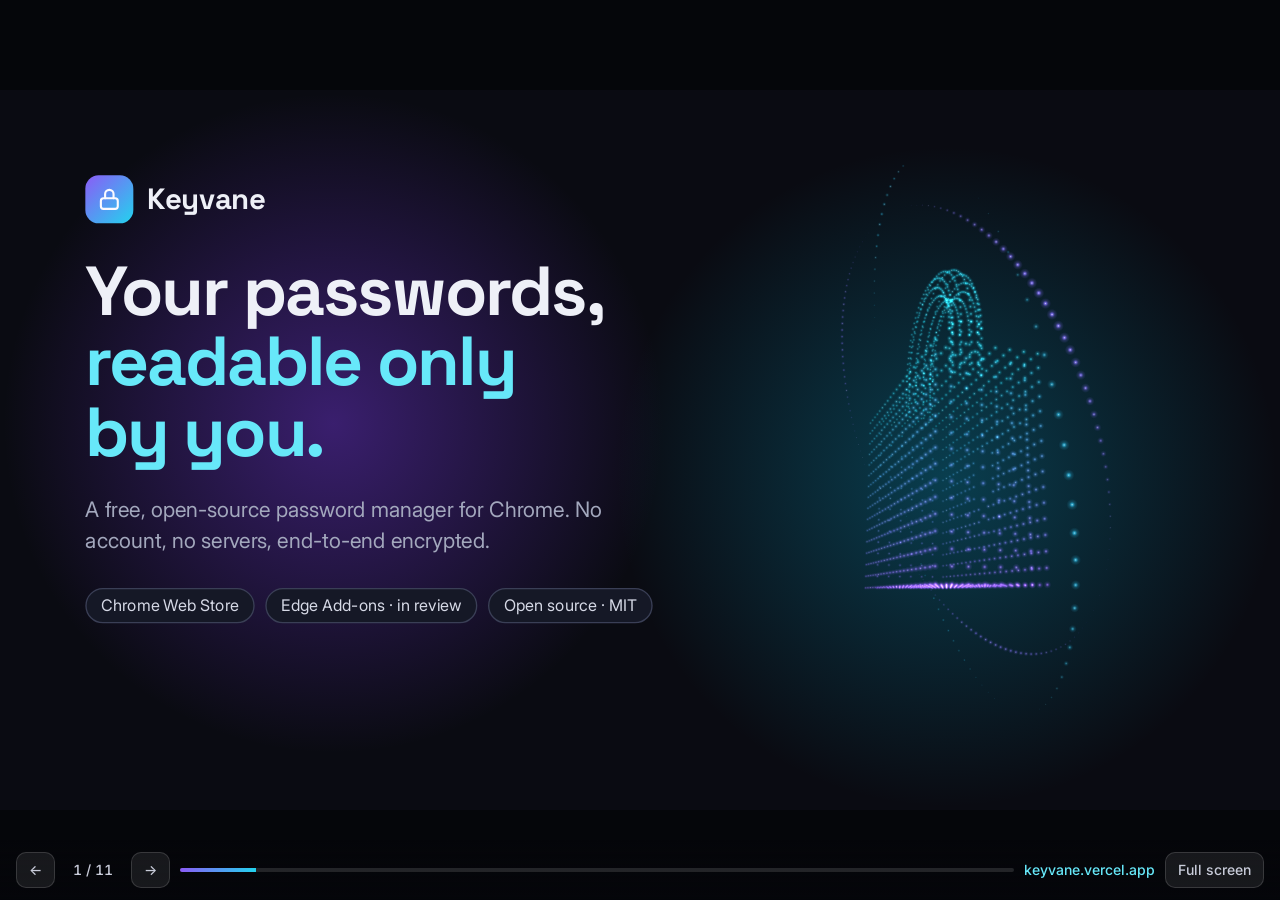
==== commit 2907fe3f: "Pitch deck: goal of 100 users, ask of Rs 25,000 Co-Authored-By: Claude Opus 5.5 <noreply@anthropic.c" ====
--- a/index.html
+++ b/index.html
@@ -338,11 +338,11 @@
 
 <section aria-roledescription="slide" aria-label="10 of 11" id="ask" class="dark foot-pad">
 <p class="eyebrow rise" style="--i:0">The ask</p>
-<h2 class="h-l rise" style="--i:1">Help Keyvane reach its first [___] users.</h2>
+<h2 class="h-l rise" style="--i:1">Help Keyvane reach its first 100 users.</h2>
 <div class="cards3">
 <div class="card rise" style="--i:2"><svg class="c-ic" viewBox="0 0 24 24" fill="none" stroke="currentColor" stroke-width="2" stroke-linecap="round" stroke-linejoin="round" aria-hidden="true"><path d="m12 3 2.8 5.7 6.2.9-4.5 4.4 1 6.2L12 17.3 6.5 20.2l1-6.2L3 9.6l6.2-.9z"/></svg><h3 class="h-s">Install and rate</h3><p class="body">Ratings decide how the Chrome Web Store ranks Keyvane.</p></div>
 <div class="card rise" style="--i:3"><svg class="c-ic" viewBox="0 0 24 24" fill="none" stroke="currentColor" stroke-width="2" stroke-linecap="round" stroke-linejoin="round" aria-hidden="true"><path d="m16 18 6-6-6-6M8 6l-6 6 6 6"/></svg><h3 class="h-s">Review the code</h3><p class="body">Read the encryption, open issues, send pull requests on GitHub.</p></div>
-<div class="card rise" style="--i:4"><svg class="c-ic" viewBox="0 0 24 24" fill="none" stroke="currentColor" stroke-width="2" stroke-linecap="round" stroke-linejoin="round" aria-hidden="true"><path d="M9 18h6M10 22h4"/><path d="M12 2a7 7 0 0 0-4 12.7c.6.5 1 1.3 1 2.3h6c0-1 .4-1.8 1-2.3A7 7 0 0 0 12 2z"/></svg><h3 class="h-s">[Your ask]</h3><p class="body">[Funding, mentorship, a launch partner or feedback.]</p></div>
+<div class="card rise" style="--i:4"><svg class="c-ic" viewBox="0 0 24 24" fill="none" stroke="currentColor" stroke-width="2" stroke-linecap="round" stroke-linejoin="round" aria-hidden="true"><path d="M9 18h6M10 22h4"/><path d="M12 2a7 7 0 0 0-4 12.7c.6.5 1 1.3 1 2.3h6c0-1 .4-1.8 1-2.3A7 7 0 0 0 12 2z"/></svg><h3 class="h-s">₹25,000 in seed funding</h3><p class="body">To take Keyvane from launch to its first 100 users.</p></div>
 </div>
 <p class="foot">keyvane.vercel.app</p><p class="pg">10</p>
 
